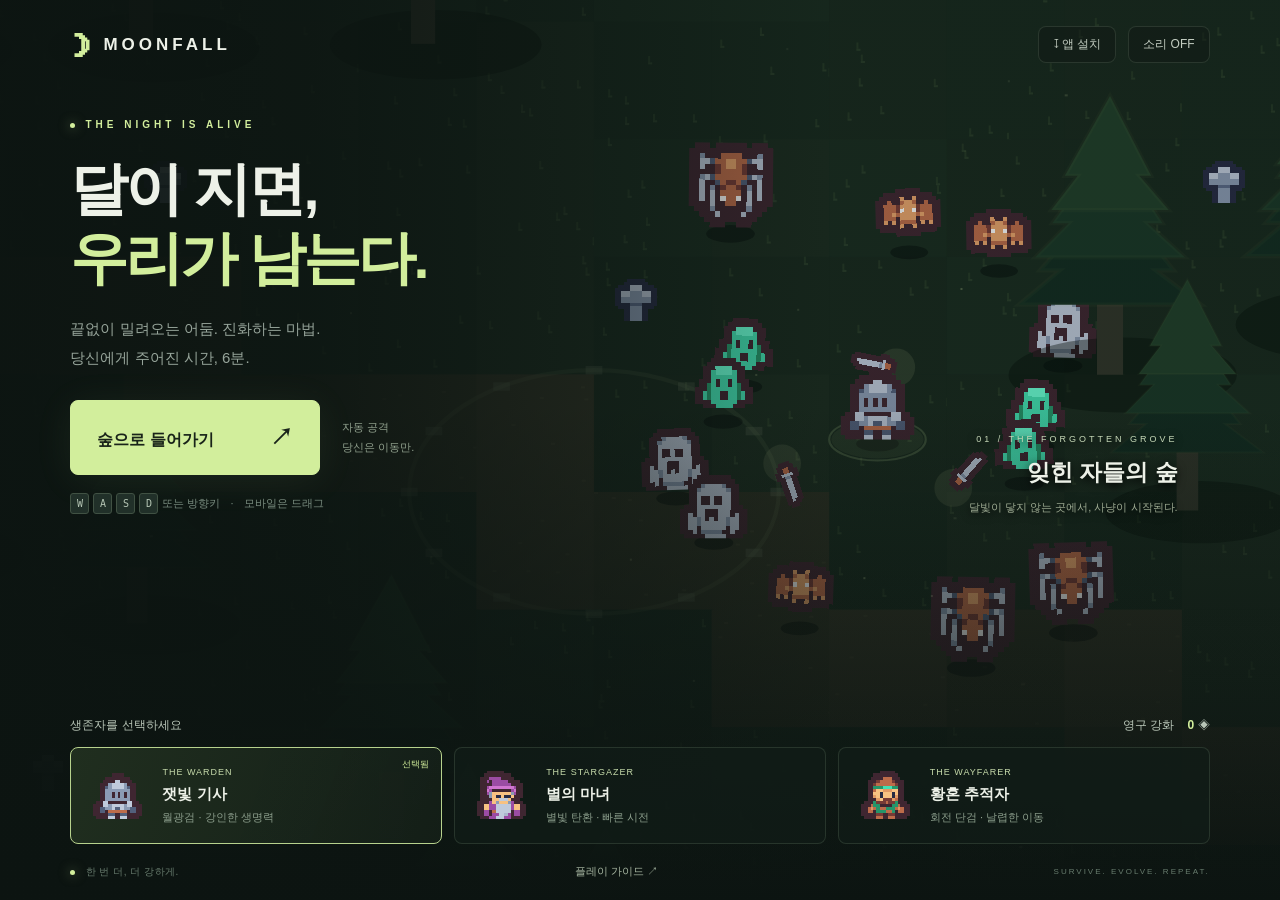
==== index.html @ 2fe900ba "Add files via upload" ====
<!doctype html>
<html lang="ko"><head><meta charset="utf-8"><meta name="viewport" content="width=device-width,initial-scale=1,viewport-fit=cover"><meta name="theme-color" content="#101914"><meta name="description" content="달이 지기 전까지 살아남아라. 자동 전투와 무기 진화가 있는 무료 서바이벌 게임."><meta name="apple-mobile-web-app-capable" content="yes"><meta name="apple-mobile-web-app-status-bar-style" content="black-translucent"><link rel="manifest" href="./manifest.webmanifest"><link rel="icon" href="./assets/icon-192.png"><link rel="apple-touch-icon" href="./assets/icon-192.png"><link rel="stylesheet" href="./style.css"><title>MOONFALL · 달빛의 생존자</title></head>
<body>
<canvas id="world" aria-label="몬스터가 몰려오는 달빛 숲 전장"></canvas><div class="vignette"></div>
<main id="home" class="screen home">
 <header><a class="brand" href="./" aria-label="Moonfall 처음으로"><span class="sigil">☽</span> MOONFALL</a><div class="header-actions"><button class="quiet" id="install">↧ <span>앱 설치</span></button><button class="quiet sound" aria-label="소리 켜기">소리 OFF</button></div></header>
 <section class="intro"><div class="eyebrow"><i></i> THE NIGHT IS ALIVE</div><h1>달이 지면,<br><em>우리가 남는다.</em></h1><p>끝없이 밀려오는 어둠. 진화하는 마법.<br>당신에게 주어진 시간, 6분.</p><div class="playline"><button id="start" class="primary">숲으로 들어가기 <span>↗</span></button><span class="tag">자동 공격<br>당신은 이동만.</span></div><div class="controls-note"><kbd>W</kbd><kbd>A</kbd><kbd>S</kbd><kbd>D</kbd> 또는 방향키 <span>·</span> 모바일은 드래그</div></section>
 <div class="scene-caption"><span>01 / THE FORGOTTEN GROVE</span><strong>잊힌 자들의 숲</strong><small>달빛이 닿지 않는 곳에서, 사냥이 시작된다.</small></div>
 <section class="bottom-panel"><div class="section-head"><span>생존자를 선택하세요</span><button id="growth" class="text-button">영구 강화 <b id="coins">0</b> ◈</button></div><div id="heroes" class="heroes"></div><footer><span><i></i> 한 번 더, 더 강하게.</span><button id="guide">플레이 가이드 ↗</button><span class="desktop-only">SURVIVE. EVOLVE. REPEAT.</span></footer></section>
</main>
<div id="hud" hidden><div class="xp-track"><div id="xp"></div></div><div class="hud-top"><div class="vitals"><span id="heroName"></span><div class="health-track"><div id="health"></div><small id="healthText"></small></div><span id="level"></span></div><div class="clock"><strong id="timer">00:00</strong><span> / 06:00</span><small id="wave">숲이 깨어납니다</small></div><div class="hud-actions"><span id="kills">0 처치</span><button id="pause" aria-label="일시정지">Ⅱ</button></div></div><div id="boss" hidden><span id="bossName"></span><div><i id="bossHealth"></i></div></div><div class="hud-bottom"><div id="weapons"></div><span id="runCoins">◈ 0</span></div><div id="joy"><i></i></div><div id="touchHint">화면을 드래그해서 이동하세요</div></div>
<div id="toast" role="status" aria-live="polite"></div>
<div id="modal" class="modal" hidden><section class="dialog" role="dialog" aria-modal="true" aria-labelledby="modalTitle"><div id="modalContent"></div></section></div>
<script src="./engine.js"></script><script src="./game.js"></script>
</body></html>
---- style.css ----
@charset "UTF-8";
:root{color-scheme:dark;--lime:#d2ee9c;--muted:#96a49a;--border:#b9d3b224;--ink:#0c1411}*{box-sizing:border-box}body{margin:0;background:var(--ink);color:#edf1e8;font:14px/1.6 'Segoe UI','Malgun Gothic',sans-serif;overflow:hidden}button,a{-webkit-tap-highlight-color:transparent}button{font:inherit;color:inherit;cursor:pointer;border:1px solid var(--border);background:#18241f;border-radius:8px;transition:background .15s,transform .15s}button:hover{background:#2b3b2c}button:active{transform:translateY(1px)}button:focus-visible,a:focus-visible{outline:2px solid var(--lime);outline-offset:4px}button:disabled{opacity:.4;cursor:default}button.primary{background:var(--lime);border-color:var(--lime);color:#192319;font-weight:800;padding:18px 26px;font-size:16px;box-shadow:0 5px 40px #caef9a12}button.primary:hover{background:#e4ffb3}button.primary span{margin-left:52px;font-size:23px}a{color:inherit;text-decoration:none}[hidden]{display:none!important}#world{position:fixed;inset:0;width:100%;height:100%;touch-action:none}.vignette{position:fixed;inset:0;pointer-events:none;background:linear-gradient(90deg,#0c1411f5 2%,#0c1411dc 24%,#0c141133 65%),linear-gradient(0deg,#0c1411 0%,transparent 55%)}.screen{position:relative;z-index:2;height:100dvh;min-height:640px;padding:26px 5.5vw 0;display:flex;flex-direction:column}header{display:flex;align-items:center;justify-content:space-between}.brand{font-size:17px;font-weight:800;letter-spacing:4px;display:flex;gap:11px;align-items:center}.sigil{font-size:36px;color:var(--lime);line-height:1}.header-actions{display:flex;gap:12px}.quiet{background:#10191480;padding:8px 14px;color:#c4cec2;font-size:12px}.intro{margin-top:clamp(34px,6vh,78px);max-width:570px}.eyebrow{font-size:10px;letter-spacing:4px;color:var(--lime);font-weight:700;display:flex;align-items:center;gap:10px}i{display:inline-block}.eyebrow i,footer i{width:5px;height:5px;background:var(--lime);border-radius:100%;box-shadow:0 0 12px #d2ee9c88}h1{font-size:clamp(40px,4.5vw,68px);line-height:1.2;letter-spacing:-3px;font-weight:750;margin:22px 0}h1 em{font-style:normal;color:#d2ee9c}p{color:var(--muted);line-height:1.9}.intro p{font-size:15px}.playline{display:flex;gap:22px;align-items:center;margin-top:28px}.tag{font-size:11px;color:#91a18e;line-height:1.8}.controls-note{font-size:11px;color:#798c7f;margin-top:18px;display:flex;align-items:center;gap:4px}.controls-note span{margin:0 6px}kbd{background:#213029;border:1px solid #405143;border-radius:3px;min-width:19px;height:21px;text-align:center;font:10px/19px monospace;color:#b7c7b6}.scene-caption{position:absolute;right:8%;top:48%;text-align:right;pointer-events:none;display:flex;flex-direction:column;text-shadow:0 2px 10px #000}.scene-caption span{font-size:9px;letter-spacing:3px;color:#c5d7b7}.scene-caption strong{font-size:23px;margin:8px 0}.scene-caption small{font-size:11px;color:#9daa92}.bottom-panel{margin-top:auto;padding-top:30px}.section-head{display:flex;justify-content:space-between;align-items:center;font-size:12px;color:#b9c6b8;margin-bottom:12px}.text-button{border:0;background:none;padding:0;font-size:12px}.text-button b{color:var(--lime);margin-left:10px}.heroes{display:grid;grid-template-columns:repeat(3,1fr);gap:12px}.hero{display:flex;gap:16px;align-items:center;padding:14px 18px;text-align:left;background:#111d18c9;position:relative;min-height:97px}.hero.active{border-color:#b7d28d;background:linear-gradient(110deg,#283925b8,#162119c9)}.hero.active:after{content:'선택됨';color:var(--lime);font-size:9px;position:absolute;right:12px;top:9px}.hero canvas{width:57px;height:57px;image-rendering:pixelated}.hero strong{font-size:15px}.hero small{display:block;font-size:11px;color:#8c9e8c;margin-top:3px}.hero .hero-class{font-size:9px;color:#c7dbab;letter-spacing:1px;margin-bottom:2px}footer{display:flex;justify-content:space-between;align-items:center;padding:19px 0;color:#687c6e;font-size:10px;letter-spacing:.5px}footer i{margin-right:7px}footer button{border:none;background:none;color:#a4b39f;font-size:11px;padding:0}.desktop-only{font-size:8px;letter-spacing:2px}#hud{position:fixed;inset:0;pointer-events:none;padding:env(safe-area-inset-top) 0 env(safe-area-inset-bottom);z-index:3}#hud button{pointer-events:auto}.xp-track{height:5px;background:#132b28}.xp-track div{height:100%;background:#91d7d6;box-shadow:0 0 15px #82e3e0;width:0;transition:width .2s}.hud-top{display:flex;justify-content:space-between;align-items:flex-start;padding:22px 28px;background:linear-gradient(#08110ee8,transparent);gap:15px}.vitals{width:200px;font-size:12px;font-weight:700}.health-track{position:relative;height:15px;background:#281c24;border:1px solid #b8bd9c44;margin:5px 0;border-radius:3px;overflow:hidden}.health-track div{height:100%;background:#b0d58d;width:100%}.health-track small{position:absolute;inset:-2px;text-align:center;color:#f3ffe7;text-shadow:1px 1px 2px #000;font-size:10px}#level{color:#b5c5a6;font-size:10px}.clock{text-align:center}.clock strong{font:30px/1.2 Georgia,serif;letter-spacing:3px}.clock>span{color:#7f927d;font-size:12px}.clock small{display:block;color:#acc19b;font-size:10px;margin-top:7px}.hud-actions{display:flex;gap:20px;align-items:center;font-size:12px;color:#dce7ce}.hud-actions button{width:38px;height:38px;font-weight:700;background:#17251bcc}.hud-bottom{position:absolute;bottom:max(22px,env(safe-area-inset-bottom));left:28px;right:28px;display:flex;justify-content:space-between;align-items:center}#weapons{display:flex;gap:7px}.weapon-slot{width:46px;height:49px;border:1px solid #adc49555;border-radius:5px;background:#10231be6;text-align:center;color:var(--lime);font-size:23px;line-height:29px}.weapon-slot small{display:block;font-size:8px;line-height:13px;color:#d2dac6}#runCoins{color:#d7c68c;font-size:13px}.modal{position:fixed;inset:0;z-index:10;background:#050c0ad9;backdrop-filter:blur(8px);display:flex;align-items:center;justify-content:center;padding:24px}.dialog{max-width:850px;width:100%;max-height:90dvh;overflow:auto;background:linear-gradient(135deg,#1c2b22,#111b16);border:1px solid #7a92634d;border-radius:16px;padding:36px;box-shadow:0 30px 100px #0008}.dialog h2{font-size:30px;letter-spacing:-1px;margin:8px 0}.dialog .eyebrow{font-size:9px;letter-spacing:2px}.dialog p{font-size:13px}.dialog .actions{display:flex;gap:12px;justify-content:center;margin-top:25px}.dialog .actions button{padding:12px 24px}.dialog .actions .primary{font-size:14px}.cards{display:grid;grid-template-columns:repeat(3,1fr);gap:14px;margin-top:25px}.upgrade{text-align:left;padding:24px 18px;min-height:205px;background:#22322580;position:relative}.upgrade:hover{border-color:var(--lime);background:#2d442c}.upgrade .glyph{font-size:38px;color:var(--lime);display:block;margin-bottom:14px}.upgrade strong{display:block;font-size:16px}.upgrade small{display:block;color:#adc099;font-size:10px}.upgrade p{margin-bottom:0;font-size:12px}.upgrade .badge{position:absolute;top:16px;right:14px;font-size:9px;color:#dcc789}.result{text-align:center}.stats{display:flex;gap:25px;justify-content:center;margin:25px 0}.stats div{color:#94a78d;font-size:11px}.stats strong{display:block;font-size:29px;color:#e2ebd6;font-weight:500}.shop-row{display:flex;align-items:center;justify-content:space-between;border-top:1px solid var(--border);padding:16px 0;gap:20px}.shop-row p{margin:0;font-size:11px}.shop-row button{padding:9px 18px;min-width:100px}.shop-row strong{font-size:14px}#toast{position:fixed;left:50%;top:22%;transform:translate(-50%,-10px);opacity:0;background:#15241be8;border:1px solid #b5ce8c66;padding:12px 24px;border-radius:8px;color:#e2f0c9;z-index:20;transition:opacity .2s,transform .2s;text-align:center;pointer-events:none;max-width:85%;font-size:13px}#toast.show{opacity:1;transform:translate(-50%,0)}#boss{position:absolute;top:116px;left:50%;transform:translateX(-50%);width:280px;text-align:center;font-size:10px;color:#edb5b1}#boss>div{height:6px;background:#2e1820;border-radius:5px;margin-top:5px}#bossHealth{display:block;height:100%;background:#d47a87;border-radius:5px}#joy{display:none;position:absolute;width:110px;height:110px;border-radius:50%;border:1px solid #deffc46b;background:#c7efa51a;transform:translate(-50%,-50%)}#joy i{width:44px;height:44px;border-radius:50%;background:#e1ffc440;position:absolute;left:33px;top:33px;border:1px solid #edffcf66}#touchHint{display:none;position:absolute;bottom:110px;left:0;right:0;text-align:center;color:#c9dcb09c;font-size:11px}body.playing .vignette{background:radial-gradient(ellipse,transparent 40%,#05100999 100%)}
@media(pointer:coarse){#touchHint{display:block}}@media(max-width:700px){.screen{padding:18px 22px 0;min-height:0}.brand{font-size:12px;letter-spacing:3px}.sigil{font-size:30px}.header-actions{gap:7px}.quiet{padding:7px 10px;font-size:10px}.intro{margin-top:5vh}.eyebrow{font-size:8px;letter-spacing:2px}h1{font-size:44px;letter-spacing:-2px;margin:16px 0}.intro p{font-size:12px}.playline{margin-top:20px;gap:14px}button.primary{font-size:14px;padding:14px 19px}button.primary span{margin-left:24px}.controls-note{font-size:9px;flex-wrap:wrap}.tag{font-size:9px}.scene-caption{display:none}.heroes{gap:7px}.hero{flex-direction:column;align-items:flex-start;gap:3px;padding:10px;min-height:143px}.hero canvas{width:44px;height:44px}.hero strong{font-size:12px}.hero small{font-size:9px}.hero .hero-class{font-size:8px}.hero.active:after{font-size:7px;right:7px;top:7px}.bottom-panel{padding-top:20px}.section-head{font-size:11px}.desktop-only{display:none}footer{padding:15px 0;font-size:9px}.vignette{background:linear-gradient(90deg,#0c1411eb,#0c141145),linear-gradient(0deg,#0c1411 8%,transparent 80%)}.hud-top{padding:16px 14px;gap:10px}.vitals{width:115px;font-size:10px}.clock strong{font-size:23px}.clock>span{font-size:9px}.hud-actions{gap:10px;font-size:10px}.hud-actions button{width:32px;height:32px}.hud-bottom{left:14px;right:14px}.weapon-slot{width:36px;height:43px;font-size:20px}.dialog{padding:23px;border-radius:12px}.dialog h2{font-size:25px}.cards{grid-template-columns:1fr;gap:9px;margin-top:18px}.upgrade{min-height:90px;padding:13px 14px 13px 66px}.upgrade .glyph{position:absolute;left:18px;top:15px;font-size:28px}.upgrade strong{font-size:14px}.upgrade p{font-size:11px;margin:4px 0}.upgrade small{font-size:9px}.modal{padding:16px}.stats{gap:22px}.stats strong{font-size:23px}#boss{top:100px;width:220px}}@media(max-height:700px) and (min-width:701px){.intro{margin-top:20px}h1{font-size:46px}.intro p{margin:12px 0}.playline{margin-top:16px}.bottom-panel{padding-top:15px}.hero{min-height:80px;padding:9px 14px}.hero canvas{width:44px;height:44px}footer{padding:12px 0}}@media(max-height:720px) and (max-width:700px){.intro{margin-top:22px}h1{font-size:34px}.intro p{margin:8px 0}.hero{min-height:120px}.hero canvas{width:32px;height:32px}.controls-note{margin-top:10px}.bottom-panel{padding-top:12px}footer{padding:10px 0}}@media(prefers-reduced-motion:reduce){*{transition:none!important}}

.clock,.hud-actions{white-space:nowrap}.vitals{flex-shrink:0}.clock{min-width:0}.hud-actions{flex-shrink:0}
@media(max-width:360px){.hud-top{gap:7px;padding:14px 10px}.vitals{width:96px}.clock strong{font-size:20px;letter-spacing:1px}.clock>span{font-size:8px}.clock small{font-size:8px}.hud-actions{gap:6px;font-size:9px}.hud-actions button{width:28px;height:30px}}
@media(max-height:520px){.screen{height:100dvh;min-height:0;overflow-y:auto;padding-bottom:8px}header,.intro,.bottom-panel{flex-shrink:0}.intro{margin-top:24px}.bottom-panel{margin-top:28px}.scene-caption{display:none}.dialog{max-height:90dvh}.hud-top{padding-top:10px}.hud-bottom{bottom:10px}}
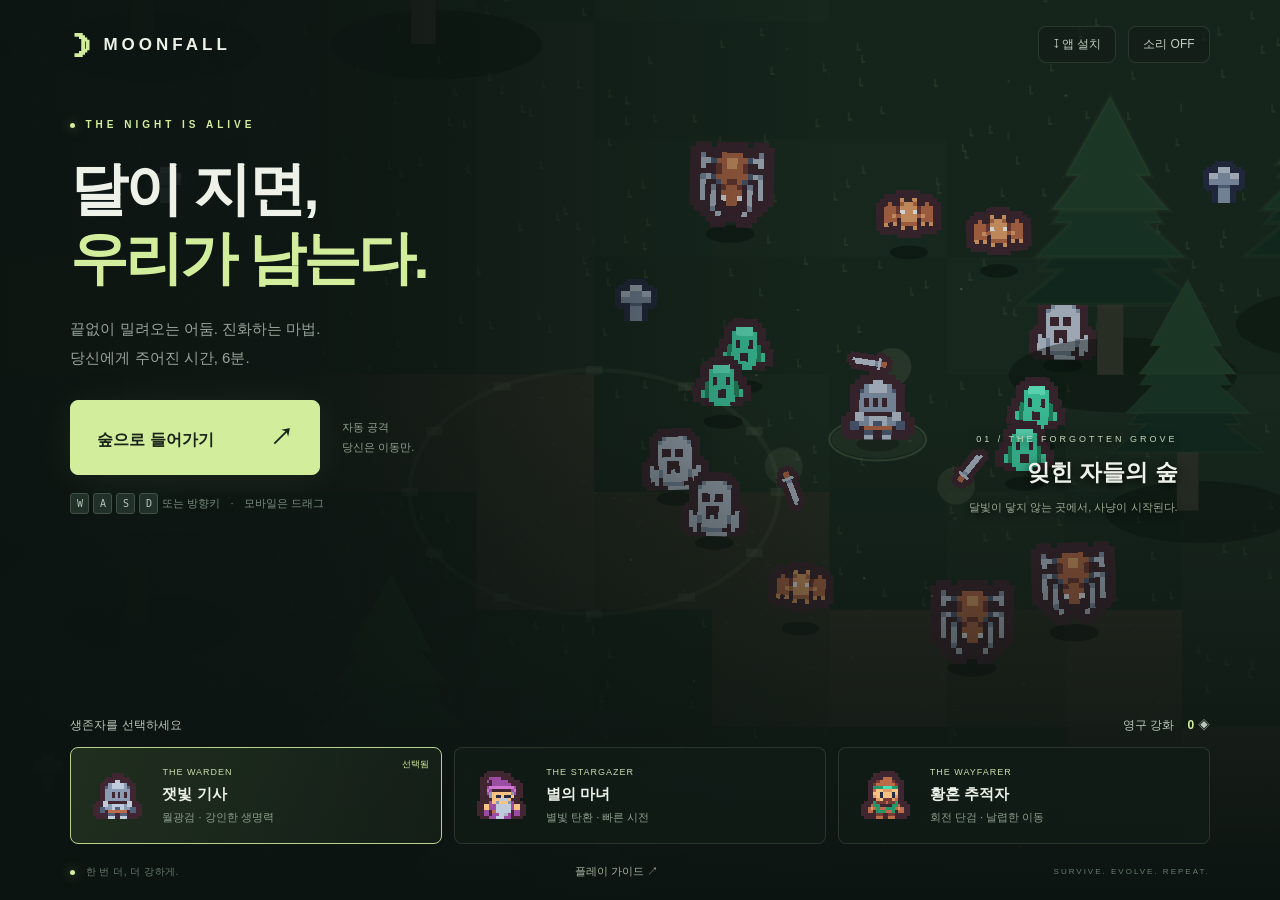
==== commit 61d2b49f: "Add files via upload" ====
--- a/index.html
+++ b/index.html
@@ -1,15 +1,15 @@
-<!doctype html>
-<html lang="ko"><head><meta charset="utf-8"><meta name="viewport" content="width=device-width,initial-scale=1,viewport-fit=cover"><meta name="theme-color" content="#101914"><meta name="description" content="달이 지기 전까지 살아남아라. 자동 전투와 무기 진화가 있는 무료 서바이벌 게임."><meta name="apple-mobile-web-app-capable" content="yes"><meta name="apple-mobile-web-app-status-bar-style" content="black-translucent"><link rel="manifest" href="./manifest.webmanifest"><link rel="icon" href="./assets/icon-192.png"><link rel="apple-touch-icon" href="./assets/icon-192.png"><link rel="stylesheet" href="./style.css"><title>MOONFALL · 달빛의 생존자</title></head>
-<body>
-<canvas id="world" aria-label="몬스터가 몰려오는 달빛 숲 전장"></canvas><div class="vignette"></div>
-<main id="home" class="screen home">
- <header><a class="brand" href="./" aria-label="Moonfall 처음으로"><span class="sigil">☽</span> MOONFALL</a><div class="header-actions"><button class="quiet" id="install">↧ <span>앱 설치</span></button><button class="quiet sound" aria-label="소리 켜기">소리 OFF</button></div></header>
- <section class="intro"><div class="eyebrow"><i></i> THE NIGHT IS ALIVE</div><h1>달이 지면,<br><em>우리가 남는다.</em></h1><p>끝없이 밀려오는 어둠. 진화하는 마법.<br>당신에게 주어진 시간, 6분.</p><div class="playline"><button id="start" class="primary">숲으로 들어가기 <span>↗</span></button><span class="tag">자동 공격<br>당신은 이동만.</span></div><div class="controls-note"><kbd>W</kbd><kbd>A</kbd><kbd>S</kbd><kbd>D</kbd> 또는 방향키 <span>·</span> 모바일은 드래그</div></section>
- <div class="scene-caption"><span>01 / THE FORGOTTEN GROVE</span><strong>잊힌 자들의 숲</strong><small>달빛이 닿지 않는 곳에서, 사냥이 시작된다.</small></div>
- <section class="bottom-panel"><div class="section-head"><span>생존자를 선택하세요</span><button id="growth" class="text-button">영구 강화 <b id="coins">0</b> ◈</button></div><div id="heroes" class="heroes"></div><footer><span><i></i> 한 번 더, 더 강하게.</span><button id="guide">플레이 가이드 ↗</button><span class="desktop-only">SURVIVE. EVOLVE. REPEAT.</span></footer></section>
-</main>
-<div id="hud" hidden><div class="xp-track"><div id="xp"></div></div><div class="hud-top"><div class="vitals"><span id="heroName"></span><div class="health-track"><div id="health"></div><small id="healthText"></small></div><span id="level"></span></div><div class="clock"><strong id="timer">00:00</strong><span> / 06:00</span><small id="wave">숲이 깨어납니다</small></div><div class="hud-actions"><span id="kills">0 처치</span><button id="pause" aria-label="일시정지">Ⅱ</button></div></div><div id="boss" hidden><span id="bossName"></span><div><i id="bossHealth"></i></div></div><div class="hud-bottom"><div id="weapons"></div><span id="runCoins">◈ 0</span></div><div id="joy"><i></i></div><div id="touchHint">화면을 드래그해서 이동하세요</div></div>
-<div id="toast" role="status" aria-live="polite"></div>
-<div id="modal" class="modal" hidden><section class="dialog" role="dialog" aria-modal="true" aria-labelledby="modalTitle"><div id="modalContent"></div></section></div>
-<script src="./engine.js"></script><script src="./game.js"></script>
-</body></html>
+<!doctype html>
+<html lang="ko"><head><meta charset="utf-8"><meta name="viewport" content="width=device-width,initial-scale=1,viewport-fit=cover"><meta name="theme-color" content="#101914"><meta name="description" content="달이 지기 전까지 살아남아라. 자동 전투와 무기 진화가 있는 무료 서바이벌 게임."><meta name="apple-mobile-web-app-capable" content="yes"><meta name="apple-mobile-web-app-status-bar-style" content="black-translucent"><link rel="manifest" href="./manifest.webmanifest"><link rel="icon" href="./assets/icon-192.png"><link rel="apple-touch-icon" href="./assets/icon-192.png"><link rel="stylesheet" href="./style.css"><title>MOONFALL · 달빛의 생존자</title></head>
+<body>
+<canvas id="world" aria-label="몬스터가 몰려오는 달빛 숲 전장"></canvas><div class="vignette"></div>
+<main id="home" class="screen home">
+ <header><a class="brand" href="./" aria-label="Moonfall 처음으로"><span class="sigil">☽</span> MOONFALL</a><div class="header-actions"><button class="quiet" id="install">↧ <span>앱 설치</span></button><button class="quiet sound" aria-label="소리 켜기">소리 OFF</button></div></header>
+ <section class="intro"><div class="eyebrow"><i></i> THE NIGHT IS ALIVE</div><h1>달이 지면,<br><em>우리가 남는다.</em></h1><p>끝없이 밀려오는 어둠. 진화하는 마법.<br>당신에게 주어진 시간, 6분.</p><div class="playline"><button id="start" class="primary">숲으로 들어가기 <span>↗</span></button><span class="tag">자동 공격<br>당신은 이동만.</span></div><div class="controls-note"><kbd>W</kbd><kbd>A</kbd><kbd>S</kbd><kbd>D</kbd> 또는 방향키 <span>·</span> 모바일은 드래그</div></section>
+ <div class="scene-caption"><span>01 / THE FORGOTTEN GROVE</span><strong>잊힌 자들의 숲</strong><small>달빛이 닿지 않는 곳에서, 사냥이 시작된다.</small></div>
+ <section class="bottom-panel"><div class="section-head"><span>생존자를 선택하세요</span><button id="growth" class="text-button">영구 강화 <b id="coins">0</b> ◈</button></div><div id="heroes" class="heroes"></div><footer><span><i></i> 한 번 더, 더 강하게.</span><button id="guide">플레이 가이드 ↗</button><span class="desktop-only">SURVIVE. EVOLVE. REPEAT.</span></footer></section>
+</main>
+<div id="hud" hidden><div class="xp-track"><div id="xp"></div></div><div class="hud-top"><div class="vitals"><span id="heroName"></span><div class="health-track"><div id="health"></div><small id="healthText"></small></div><span id="level"></span></div><div class="clock"><strong id="timer">00:00</strong><span> / 06:00</span><small id="wave">숲이 깨어납니다</small></div><div class="hud-actions"><span id="kills">0 처치</span><button id="pause" aria-label="일시정지">Ⅱ</button></div></div><div id="boss" hidden><span id="bossName"></span><div><i id="bossHealth"></i></div></div><div class="hud-bottom"><div id="weapons"></div><span id="runCoins">◈ 0</span></div><div class="view-controls" role="group" aria-label="시야 확대 및 축소"><span>시야 조절</span><div><button id="zoomOut" aria-label="축소: 더 넓게 보기" title="더 넓게 보기">−</button><button id="zoomReset" aria-label="기본 시야로 되돌리기" title="기본 시야로 되돌리기">100%</button><button id="zoomIn" aria-label="확대: 더 크게 보기" title="더 크게 보기">+</button></div></div><div id="joy"><i></i></div><div id="touchHint">화면을 드래그해서 이동하세요</div></div>
+<div id="toast" role="status" aria-live="polite"></div>
+<div id="modal" class="modal" hidden><section class="dialog" role="dialog" aria-modal="true" aria-labelledby="modalTitle"><div id="modalContent"></div></section></div>
+<script src="./engine.js"></script><script src="./game.js"></script>
+</body></html>
--- a/style.css
+++ b/style.css
@@ -5,3 +5,11 @@
 .clock,.hud-actions{white-space:nowrap}.vitals{flex-shrink:0}.clock{min-width:0}.hud-actions{flex-shrink:0}
 @media(max-width:360px){.hud-top{gap:7px;padding:14px 10px}.vitals{width:96px}.clock strong{font-size:20px;letter-spacing:1px}.clock>span{font-size:8px}.clock small{font-size:8px}.hud-actions{gap:6px;font-size:9px}.hud-actions button{width:28px;height:30px}}
 @media(max-height:520px){.screen{height:100dvh;min-height:0;overflow-y:auto;padding-bottom:8px}header,.intro,.bottom-panel{flex-shrink:0}.intro{margin-top:24px}.bottom-panel{margin-top:28px}.scene-caption{display:none}.dialog{max-height:90dvh}.hud-top{padding-top:10px}.hud-bottom{bottom:10px}}
+
+.view-controls{position:absolute;right:max(14px,env(safe-area-inset-right));bottom:calc(90px + env(safe-area-inset-bottom));text-align:center;pointer-events:auto;touch-action:manipulation;user-select:none;-webkit-user-select:none}
+.view-controls>span{display:block;color:#b8c9ac;font-size:10px;letter-spacing:1px;margin-bottom:5px;text-shadow:0 1px 3px #000}
+.view-controls>div{display:flex;align-items:center;gap:3px;background:#101c16ed;padding:4px;border:1px solid #adc49555;border-radius:10px;box-shadow:0 3px 12px #0003}
+.view-controls button{height:44px;min-width:44px;padding:0;border:0;background:transparent;font-size:25px;color:var(--lime);border-radius:6px}
+.view-controls button:hover{background:#30442a}.view-controls button:disabled{opacity:.25}
+.view-controls #zoomReset{min-width:52px;font-size:12px;font-variant-numeric:tabular-nums;color:#dce9ce}
+@media(max-height:520px){.view-controls{bottom:calc(70px + env(safe-area-inset-bottom))}.view-controls>span{display:none}}
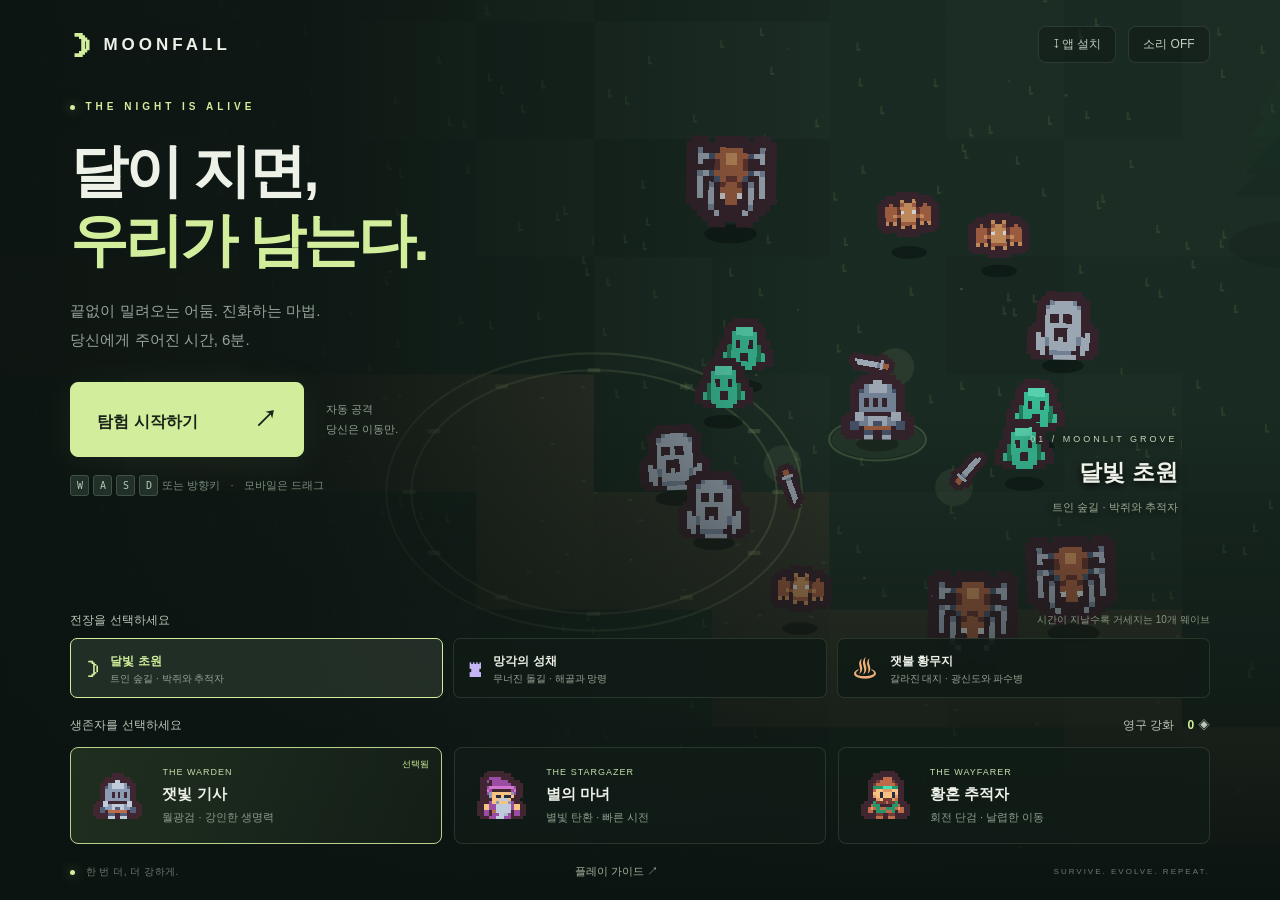
==== commit 0937ed42: "Add files via upload" ====
--- a/index.html
+++ b/index.html
@@ -6,10 +6,10 @@
  <header><a class="brand" href="./" aria-label="Moonfall 처음으로"><span class="sigil">☽</span> MOONFALL</a><div class="header-actions"><button class="quiet" id="install">↧ <span>앱 설치</span></button><button class="quiet sound" aria-label="소리 켜기">소리 OFF</button></div></header>
  <section class="intro"><div class="eyebrow"><i></i> THE NIGHT IS ALIVE</div><h1>달이 지면,<br><em>우리가 남는다.</em></h1><p>끝없이 밀려오는 어둠. 진화하는 마법.<br>당신에게 주어진 시간, 6분.</p><div class="playline"><button id="start" class="primary">숲으로 들어가기 <span>↗</span></button><span class="tag">자동 공격<br>당신은 이동만.</span></div><div class="controls-note"><kbd>W</kbd><kbd>A</kbd><kbd>S</kbd><kbd>D</kbd> 또는 방향키 <span>·</span> 모바일은 드래그</div></section>
  <div class="scene-caption"><span>01 / THE FORGOTTEN GROVE</span><strong>잊힌 자들의 숲</strong><small>달빛이 닿지 않는 곳에서, 사냥이 시작된다.</small></div>
- <section class="bottom-panel"><div class="section-head"><span>생존자를 선택하세요</span><button id="growth" class="text-button">영구 강화 <b id="coins">0</b> ◈</button></div><div id="heroes" class="heroes"></div><footer><span><i></i> 한 번 더, 더 강하게.</span><button id="guide">플레이 가이드 ↗</button><span class="desktop-only">SURVIVE. EVOLVE. REPEAT.</span></footer></section>
+ <section class="bottom-panel"><div class="section-head stage-heading"><span>전장을 선택하세요</span><small>시간이 지날수록 거세지는 10개 웨이브</small></div><div id="stages" class="stages"></div><div class="section-head"><span>생존자를 선택하세요</span><button id="growth" class="text-button">영구 강화 <b id="coins">0</b> ◈</button></div><div id="heroes" class="heroes"></div><footer><span><i></i> 한 번 더, 더 강하게.</span><button id="guide">플레이 가이드 ↗</button><span class="desktop-only">SURVIVE. EVOLVE. REPEAT.</span></footer></section>
 </main>
-<div id="hud" hidden><div class="xp-track"><div id="xp"></div></div><div class="hud-top"><div class="vitals"><span id="heroName"></span><div class="health-track"><div id="health"></div><small id="healthText"></small></div><span id="level"></span></div><div class="clock"><strong id="timer">00:00</strong><span> / 06:00</span><small id="wave">숲이 깨어납니다</small></div><div class="hud-actions"><span id="kills">0 처치</span><button id="pause" aria-label="일시정지">Ⅱ</button></div></div><div id="boss" hidden><span id="bossName"></span><div><i id="bossHealth"></i></div></div><div class="hud-bottom"><div id="weapons"></div><span id="runCoins">◈ 0</span></div><div class="view-controls" role="group" aria-label="시야 확대 및 축소"><span>시야 조절</span><div><button id="zoomOut" aria-label="축소: 더 넓게 보기" title="더 넓게 보기">−</button><button id="zoomReset" aria-label="기본 시야로 되돌리기" title="기본 시야로 되돌리기">100%</button><button id="zoomIn" aria-label="확대: 더 크게 보기" title="더 크게 보기">+</button></div></div><div id="joy"><i></i></div><div id="touchHint">화면을 드래그해서 이동하세요</div></div>
+<div id="hud" hidden><div class="xp-track"><div id="xp"></div></div><div class="hud-top"><div class="vitals"><span id="heroName"></span><div class="health-track"><div id="health"></div><small id="healthText"></small></div><span id="level"></span></div><div class="clock"><strong id="timer">00:00</strong><span> / 06:00</span><small id="wave">숲이 깨어납니다</small></div><div class="hud-actions"><span id="kills">0 처치</span><button id="pause" aria-label="일시정지">Ⅱ</button></div></div><div id="boss" hidden><span id="bossName"></span><div><i id="bossHealth"></i></div></div><div class="hud-bottom"><div id="weapons"></div><span id="runCoins">◈ 0</span></div><div class="view-controls" role="group" aria-label="시야 확대 및 축소"><button id="sceneryToggle" aria-pressed="false">나무·기둥 숨기기</button><span>시야 조절</span><div><button id="zoomOut" aria-label="축소: 더 넓게 보기" title="더 넓게 보기">−</button><button id="zoomReset" aria-label="기본 시야로 되돌리기" title="기본 시야로 되돌리기">100%</button><button id="zoomIn" aria-label="확대: 더 크게 보기" title="더 크게 보기">+</button></div></div><div id="joy"><i></i></div><div id="touchHint">화면을 드래그해서 이동하세요</div></div>
 <div id="toast" role="status" aria-live="polite"></div>
 <div id="modal" class="modal" hidden><section class="dialog" role="dialog" aria-modal="true" aria-labelledby="modalTitle"><div id="modalContent"></div></section></div>
-<script src="./engine.js"></script><script src="./game.js"></script>
+<script src="./engine.js"></script><script src="./effects.js"></script><script src="./game.js"></script>
 </body></html>
--- a/style.css
+++ b/style.css
@@ -13,3 +13,9 @@
 .view-controls button:hover{background:#30442a}.view-controls button:disabled{opacity:.25}
 .view-controls #zoomReset{min-width:52px;font-size:12px;font-variant-numeric:tabular-nums;color:#dce9ce}
 @media(max-height:520px){.view-controls{bottom:calc(70px + env(safe-area-inset-bottom))}.view-controls>span{display:none}}
+
+.home{overflow-y:auto}header,.intro,.bottom-panel{flex-shrink:0}.stage-heading{margin-bottom:8px}.stage-heading small{font-size:10px;color:#89977f}.stages{display:grid;grid-template-columns:repeat(3,1fr);gap:10px;margin-bottom:18px}.stage-option{display:flex;align-items:center;text-align:left;gap:12px;padding:10px 14px;background:#111b17dd;border-radius:7px}.stage-option>span{font-size:26px;color:var(--stage-accent);line-height:1}.stage-option strong{font-size:12px}.stage-option small{display:block;font-size:10px;color:#98a293}.stage-option.active{border-color:var(--stage-accent);background:#26332bda}.stage-option.active strong{color:var(--stage-accent)}.view-controls #sceneryToggle{height:34px;font-size:10px;padding:0 9px;margin-bottom:5px;background:#101c16dd;border:1px solid #adc49544;color:#bdcbb4}.view-controls #sceneryToggle[aria-pressed=true]{color:var(--lime);border-color:var(--lime)}.clock small{max-width:260px;overflow:hidden;text-overflow:ellipsis}.intro{margin-top:clamp(22px,4vh,50px)}
+@media(max-width:700px){.stages{gap:6px;margin-bottom:13px}.stage-option{padding:9px 7px;gap:5px;min-height:52px}.stage-option>span{font-size:19px}.stage-option strong{font-size:10px}.stage-option small{display:none}.stage-heading small{font-size:8px}.clock small{max-width:125px;font-size:8px}.view-controls #sceneryToggle{height:44px}.intro{margin-top:22px}.bottom-panel{margin-top:auto}}
+@media(max-height:720px){.intro h1{font-size:36px}.intro{margin-top:18px}.bottom-panel{padding-top:20px}.home{min-height:0}.stage-heading small{display:none}}
+
+.stage-option strong,.hero strong{word-break:keep-all}
